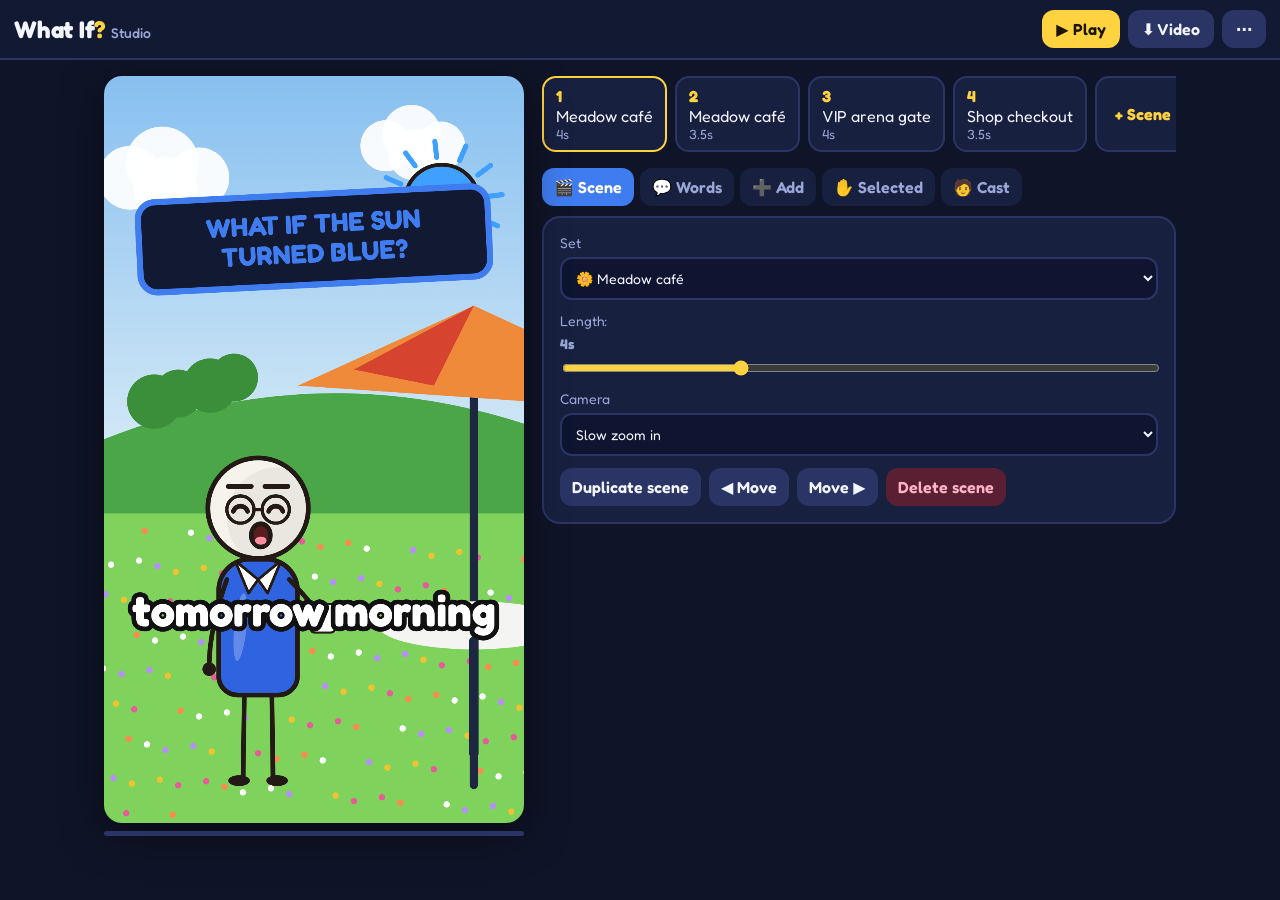
==== whatif/index.html @ 8b7bc905 "What If? Studio: stickman story video maker (served when APP=whatif) Co-Authored-By: Claude Opus 5.5" ====
<!doctype html>
<html lang="en">
<head>
<meta charset="utf-8">
<meta name="viewport" content="width=device-width, initial-scale=1, viewport-fit=cover">
<meta name="theme-color" content="#121a33">
<meta name="apple-mobile-web-app-capable" content="yes">
<title>What If? Studio</title>
<link rel="preconnect" href="https://fonts.googleapis.com">
<link href="https://fonts.googleapis.com/css2?family=Fredoka:wght@500;600;700&display=swap" rel="stylesheet">
<link rel="stylesheet" href="style.css">
</head>
<body>
<header>
  <div class="logo">What If<span>?</span> <small>Studio</small></div>
  <div class="actions">
    <button type="button" id="play" class="primary">▶ Play</button>
    <button type="button" id="rec">⬇ Video</button>
    <button type="button" id="new" aria-label="More">⋯</button>
    <div id="menu" class="menu" hidden>
      <button type="button" data-m="blank">New blank video</button>
      <button type="button" data-m="example">Load the example</button>
    </div>
  </div>
</header>
<main>
  <section class="stagewrap">
    <canvas id="stage" aria-label="Your video"></canvas>
    <div class="prog"><i id="prog"></i></div>
    <p id="dlwrap" hidden><a id="dl" class="save">💾 Save video</a></p>
  </section>
  <section class="side">
    <nav id="strip" class="strip" aria-label="Scenes"></nav>
    <nav class="tabs">
      <button type="button" data-tab="scene">🎬 Scene</button>
      <button type="button" data-tab="words">💬 Words</button>
      <button type="button" data-tab="add">➕ Add</button>
      <button type="button" data-tab="selected">✋ Selected</button>
      <button type="button" data-tab="cast">🧑 Cast</button>
    </nav>
    <div id="panel" class="panel"></div>
  </section>
</main>
<div id="toast" class="toast" hidden></div>
<script src="draw.js"></script>
<script src="app.js"></script>
</body>
</html>
---- whatif/style.css ----
/* What If? Studio: dark editor around a bright 9:16 stage. */
[hidden] { display: none !important; }
:root { --bg: #0f1428; --panel: #182040; --line: #2a3566; --fg: #f3f5ff; --muted: #9aa6d6; --accent: #ffd23f; --pink: #ff3d81; --blue: #3f7cf0; color-scheme: dark; }
* { box-sizing: border-box; }
html, body { margin: 0; height: 100%; }
body { background: var(--bg); color: var(--fg); font-family: Fredoka, system-ui, sans-serif; -webkit-tap-highlight-color: transparent; }
button, input, select, textarea { font: inherit; color: inherit; }
header { display: flex; align-items: center; justify-content: space-between; gap: 10px; padding: calc(10px + env(safe-area-inset-top)) max(14px, env(safe-area-inset-right)) 10px max(14px, env(safe-area-inset-left)); background: #121a33; border-bottom: 2px solid var(--line); position: sticky; top: 0; z-index: 5; }
.logo { font-weight: 700; font-size: 24px; letter-spacing: -.01em; }
.logo span { color: var(--accent); }
.logo small { font-size: 14px; color: var(--muted); font-weight: 500; }
.actions { display: flex; gap: 8px; position: relative; }
.actions button { border: 0; border-radius: 12px; padding: 9px 14px; background: var(--line); font-weight: 600; cursor: pointer; }
.actions .primary { background: var(--accent); color: #1a1400; }
.menu { position: absolute; right: 0; top: 46px; background: var(--panel); border: 2px solid var(--line); border-radius: 14px; padding: 6px; display: grid; min-width: 200px; }
.menu button { background: none; text-align: left; }
.menu button:hover { background: var(--line); }
main { display: grid; grid-template-columns: minmax(0, 420px) minmax(0, 1fr); gap: 18px; padding: 16px max(14px, env(safe-area-inset-right)) 30px max(14px, env(safe-area-inset-left)); max-width: 1100px; margin: 0 auto; align-items: start; }
.stagewrap { position: sticky; top: 76px; }
#stage { width: 100%; aspect-ratio: 9 / 16; display: block; border-radius: 18px; background: #000; touch-action: none; box-shadow: 0 10px 40px #0008; }
.prog { height: 5px; background: var(--line); border-radius: 9px; margin-top: 8px; overflow: hidden; }
.prog i { display: block; height: 100%; width: 0; background: var(--accent); }
.save { display: block; text-align: center; margin-top: 10px; padding: 12px; border-radius: 14px; background: var(--pink); color: #fff; text-decoration: none; font-weight: 700; }
.strip { display: flex; gap: 8px; overflow-x: auto; padding-bottom: 6px; }
.chip { flex: 0 0 auto; border: 2px solid var(--line); background: var(--panel); border-radius: 14px; padding: 8px 12px; display: grid; text-align: left; cursor: pointer; min-width: 96px; }
.chip b { color: var(--accent); }
.chip small { color: var(--muted); }
.chip.on { border-color: var(--accent); }
.chip.add { place-items: center; color: var(--accent); font-weight: 700; }
.tabs { display: flex; gap: 6px; margin: 10px 0; flex-wrap: wrap; }
.tabs button { border: 0; background: var(--panel); padding: 9px 12px; border-radius: 12px; cursor: pointer; font-weight: 600; color: var(--muted); }
.tabs button.on { background: var(--blue); color: #fff; }
.panel { background: var(--panel); border: 2px solid var(--line); border-radius: 18px; padding: 16px; display: grid; gap: 12px; }
.panel h3 { margin: 4px 0 0; font-size: 16px; color: var(--accent); }
.panel label { display: grid; gap: 6px; font-size: 14px; color: var(--muted); }
.panel label.tick { display: flex; align-items: center; gap: 8px; color: var(--fg); }
.panel input:not([type=checkbox]):not([type=range]), .panel select, .panel textarea { background: #0f1530; border: 2px solid var(--line); border-radius: 12px; padding: 10px; color: var(--fg); width: 100%; }
.panel input[type=range] { width: 100%; accent-color: var(--accent); }
.panel input[type=checkbox] { width: 20px; height: 20px; accent-color: var(--accent); }
.row, .chips { display: flex; flex-wrap: wrap; gap: 8px; }
.row button, .chips button, .castpick button { border: 0; background: var(--line); border-radius: 12px; padding: 9px 12px; cursor: pointer; font-weight: 600; }
.chips button.on, .castpick button.on { background: var(--accent); color: #1a1400; }
.row .danger, .panel .danger { background: #5a1f33; color: #ffb3c8; border: 0; border-radius: 12px; padding: 9px 12px; cursor: pointer; }
.grid { display: grid; grid-template-columns: repeat(auto-fill, minmax(92px, 1fr)); gap: 8px; }
.tile { border: 2px solid var(--line); background: #0f1530; border-radius: 14px; padding: 6px; cursor: pointer; display: grid; place-items: center; gap: 2px; font-weight: 600; font-size: 14px; }
.tile canvas { width: 72px; height: 90px; }
.tile.prop { min-height: 64px; text-align: center; }
.tile.new { color: var(--accent); min-height: 120px; }
.castpick { display: flex; gap: 8px; flex-wrap: wrap; }
.castedit { display: grid; grid-template-columns: 140px 1fr; gap: 14px; align-items: start; }
.castedit canvas { width: 140px; height: 187px; background: linear-gradient(#86bff0, #d9ecf7); border-radius: 14px; }
.castedit > div { display: grid; gap: 10px; }
.sw { display: flex; flex-wrap: wrap; gap: 6px; }
.sw button { width: 30px; height: 30px; border-radius: 50%; border: 3px solid transparent; cursor: pointer; padding: 0; }
.sw button.on { border-color: #fff; box-shadow: 0 0 0 2px var(--blue); }
.hint { color: var(--muted); margin: 0; }
.toast { position: fixed; left: 50%; bottom: calc(20px + env(safe-area-inset-bottom)); transform: translateX(-50%); background: var(--accent); color: #1a1400; padding: 12px 18px; border-radius: 14px; font-weight: 700; z-index: 10; max-width: 90vw; text-align: center; }
button:focus-visible, select:focus-visible, input:focus-visible, textarea:focus-visible { outline: 3px solid var(--accent); outline-offset: 2px; }
body.playing .side { opacity: .5; pointer-events: none; }
@media (max-width: 760px) {
  main { grid-template-columns: 1fr; }
  .stagewrap { position: static; max-width: 340px; margin: 0 auto; width: 100%; }
  .castedit { grid-template-columns: 1fr; }
  .castedit canvas { margin: 0 auto; }
}
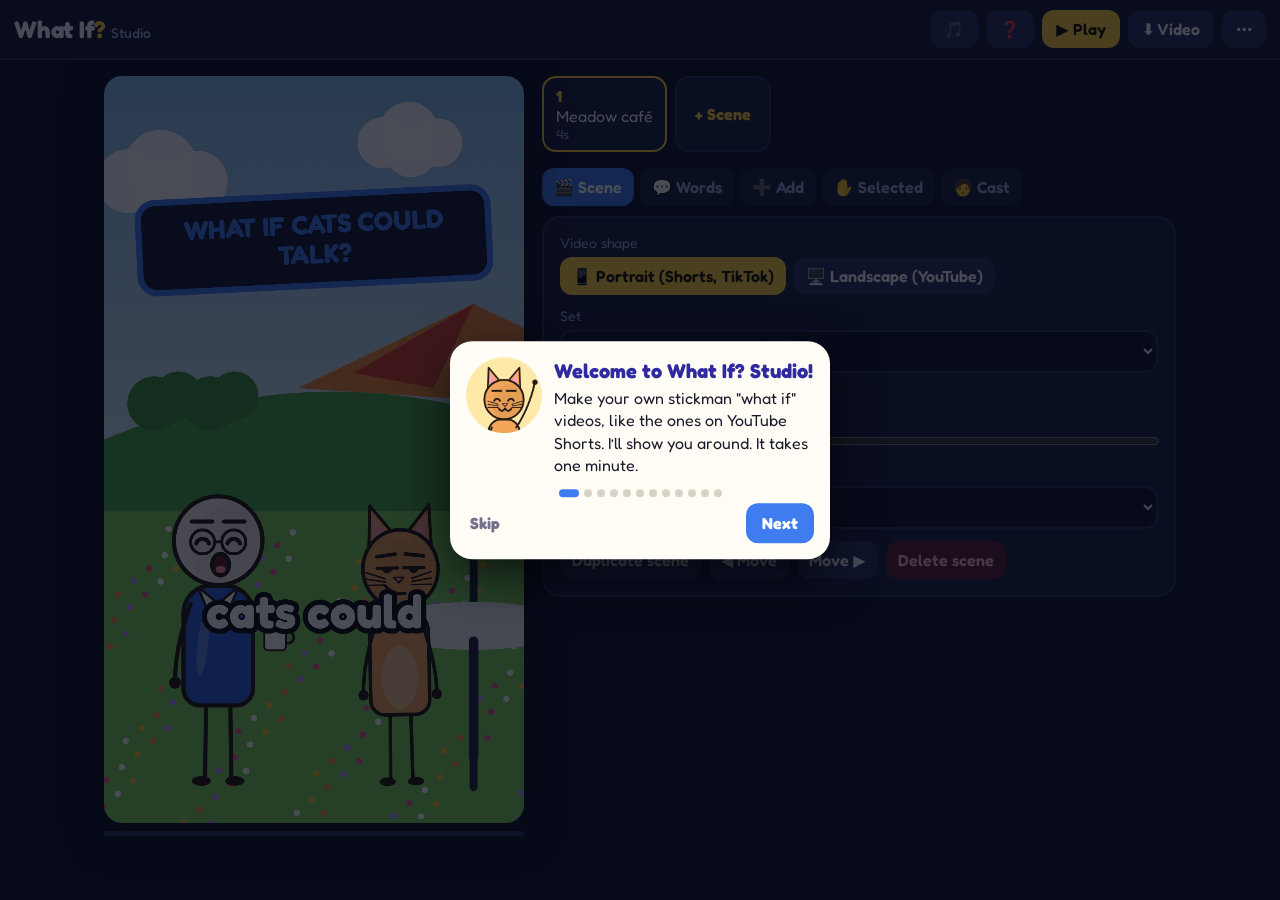
==== commit 57597294: "What If? Studio: landscape videos, computer controls, tutorial, animals, wobble, lofi music and soun" ====
--- a/whatif/index.html
+++ b/whatif/index.html
@@ -14,6 +14,8 @@
 <header>
   <div class="logo">What If<span>?</span> <small>Studio</small></div>
   <div class="actions">
+    <button type="button" id="music" aria-label="Music on or off">🎵</button>
+    <button type="button" id="help" aria-label="Tutorial">❓</button>
     <button type="button" id="play" class="primary">▶ Play</button>
     <button type="button" id="rec">⬇ Video</button>
     <button type="button" id="new" aria-label="More">⋯</button>
@@ -42,7 +44,17 @@
   </section>
 </main>
 <div id="toast" class="toast" hidden></div>
+<div id="tut" class="tut" hidden>
+  <div id="tutSpot" class="tutspot"></div>
+  <div id="tutCard" class="tutcard" role="dialog" aria-live="polite">
+    <canvas id="tutFace" width="120" height="120" aria-hidden="true"></canvas>
+    <div class="tuttext"><h2 id="tutTitle"></h2><p id="tutBody"></p></div>
+    <div id="tutDots" class="tutdots"></div>
+    <div class="tutbtns"><button type="button" id="tutSkip" class="ghost">Skip</button><span></span><button type="button" id="tutBack">Back</button><button type="button" id="tutNext" class="primary">Next</button></div>
+  </div>
+</div>
 <script src="draw.js"></script>
+<script src="audio.js"></script>
 <script src="app.js"></script>
 </body>
 </html>
--- a/whatif/style.css
+++ b/whatif/style.css
@@ -6,7 +6,7 @@
 body { background: var(--bg); color: var(--fg); font-family: Fredoka, system-ui, sans-serif; -webkit-tap-highlight-color: transparent; }
 button, input, select, textarea { font: inherit; color: inherit; }
 header { display: flex; align-items: center; justify-content: space-between; gap: 10px; padding: calc(10px + env(safe-area-inset-top)) max(14px, env(safe-area-inset-right)) 10px max(14px, env(safe-area-inset-left)); background: #121a33; border-bottom: 2px solid var(--line); position: sticky; top: 0; z-index: 5; }
-.logo { font-weight: 700; font-size: 24px; letter-spacing: -.01em; }
+.logo { font-weight: 700; font-size: 24px; white-space: nowrap; letter-spacing: -.01em; }
 .logo span { color: var(--accent); }
 .logo small { font-size: 14px; color: var(--muted); font-weight: 500; }
 .actions { display: flex; gap: 8px; position: relative; }
@@ -17,7 +17,7 @@
 .menu button:hover { background: var(--line); }
 main { display: grid; grid-template-columns: minmax(0, 420px) minmax(0, 1fr); gap: 18px; padding: 16px max(14px, env(safe-area-inset-right)) 30px max(14px, env(safe-area-inset-left)); max-width: 1100px; margin: 0 auto; align-items: start; }
 .stagewrap { position: sticky; top: 76px; }
-#stage { width: 100%; aspect-ratio: 9 / 16; display: block; border-radius: 18px; background: #000; touch-action: none; box-shadow: 0 10px 40px #0008; }
+#stage { width: auto; height: auto; max-width: 100%; max-height: calc(100dvh - 120px); margin: 0 auto; display: block; border-radius: 18px; background: #000; touch-action: none; box-shadow: 0 10px 40px #0008; }
 .prog { height: 5px; background: var(--line); border-radius: 9px; margin-top: 8px; overflow: hidden; }
 .prog i { display: block; height: 100%; width: 0; background: var(--accent); }
 .save { display: block; text-align: center; margin-top: 10px; padding: 12px; border-radius: 14px; background: var(--pink); color: #fff; text-decoration: none; font-weight: 700; }
@@ -57,9 +57,39 @@
 .toast { position: fixed; left: 50%; bottom: calc(20px + env(safe-area-inset-bottom)); transform: translateX(-50%); background: var(--accent); color: #1a1400; padding: 12px 18px; border-radius: 14px; font-weight: 700; z-index: 10; max-width: 90vw; text-align: center; }
 button:focus-visible, select:focus-visible, input:focus-visible, textarea:focus-visible { outline: 3px solid var(--accent); outline-offset: 2px; }
 body.playing .side { opacity: .5; pointer-events: none; }
+body.land main { grid-template-columns: minmax(0, 1.5fr) minmax(300px, 1fr); max-width: 1400px; }
+.lbl { display: block; font-size: 14px; color: var(--muted); margin-bottom: 6px; }
+.row .big { padding: 12px 16px; font-size: 16px; }
+.row .big.on { background: var(--accent); color: #1a1400; }
+.tut { position: fixed; inset: 0; z-index: 20; }
+.tutspot { position: fixed; box-shadow: 0 0 0 9999px rgba(5, 8, 20, .72); border: 3px solid var(--accent); transition: all .3s ease; pointer-events: none; }
+.tutspot.center { border: 0; }
+.tutcard { position: fixed; background: #fffdf5; color: #1d1a2e; border-radius: 22px; padding: 16px; display: grid; grid-template-columns: 76px 1fr; gap: 6px 12px; box-shadow: 0 16px 50px #000a; transition: top .3s ease, left .3s ease; }
+.tutcard canvas { width: 76px; height: 76px; background: #ffe9a8; border-radius: 50%; }
+.tutcard h2 { margin: 2px 0 4px; font-size: 20px; color: #2f2aa0; }
+.tutcard p { margin: 0; line-height: 1.4; font-size: 16px; }
+.tutdots { grid-column: 1 / -1; display: flex; gap: 5px; justify-content: center; margin-top: 6px; }
+.tutdots i { width: 8px; height: 8px; border-radius: 50%; background: #d8d3c4; }
+.tutdots i.on { background: #3f7cf0; width: 20px; border-radius: 9px; }
+.tutbtns { grid-column: 1 / -1; display: flex; gap: 8px; align-items: center; }
+.tutbtns span { flex: 1; }
+.tutbtns button { border: 0; border-radius: 12px; padding: 10px 16px; font-weight: 700; cursor: pointer; background: #e9e4d6; color: #1d1a2e; }
+.tutbtns .primary { background: #3f7cf0; color: #fff; }
+.tutbtns .ghost { background: none; color: #77708a; padding-left: 4px; }
+@media (max-height: 520px) and (orientation: landscape) {
+  header { padding-top: 6px; padding-bottom: 6px; }
+  .logo small { display: none; }
+  main { padding-top: 10px; }
+  #stage { max-height: calc(100dvh - 80px); }
+  .stagewrap { top: 56px; }
+}
 @media (max-width: 760px) {
   main { grid-template-columns: 1fr; }
-  .stagewrap { position: static; max-width: 340px; margin: 0 auto; width: 100%; }
+  .stagewrap { position: static; margin: 0 auto; width: 100%; }
+  body:not(.land) .stagewrap { max-width: 340px; }
+  #stage { max-height: none; }
+  .actions button { padding: 9px 11px; }
+  .logo small { display: none; }
   .castedit { grid-template-columns: 1fr; }
   .castedit canvas { margin: 0 auto; }
 }
